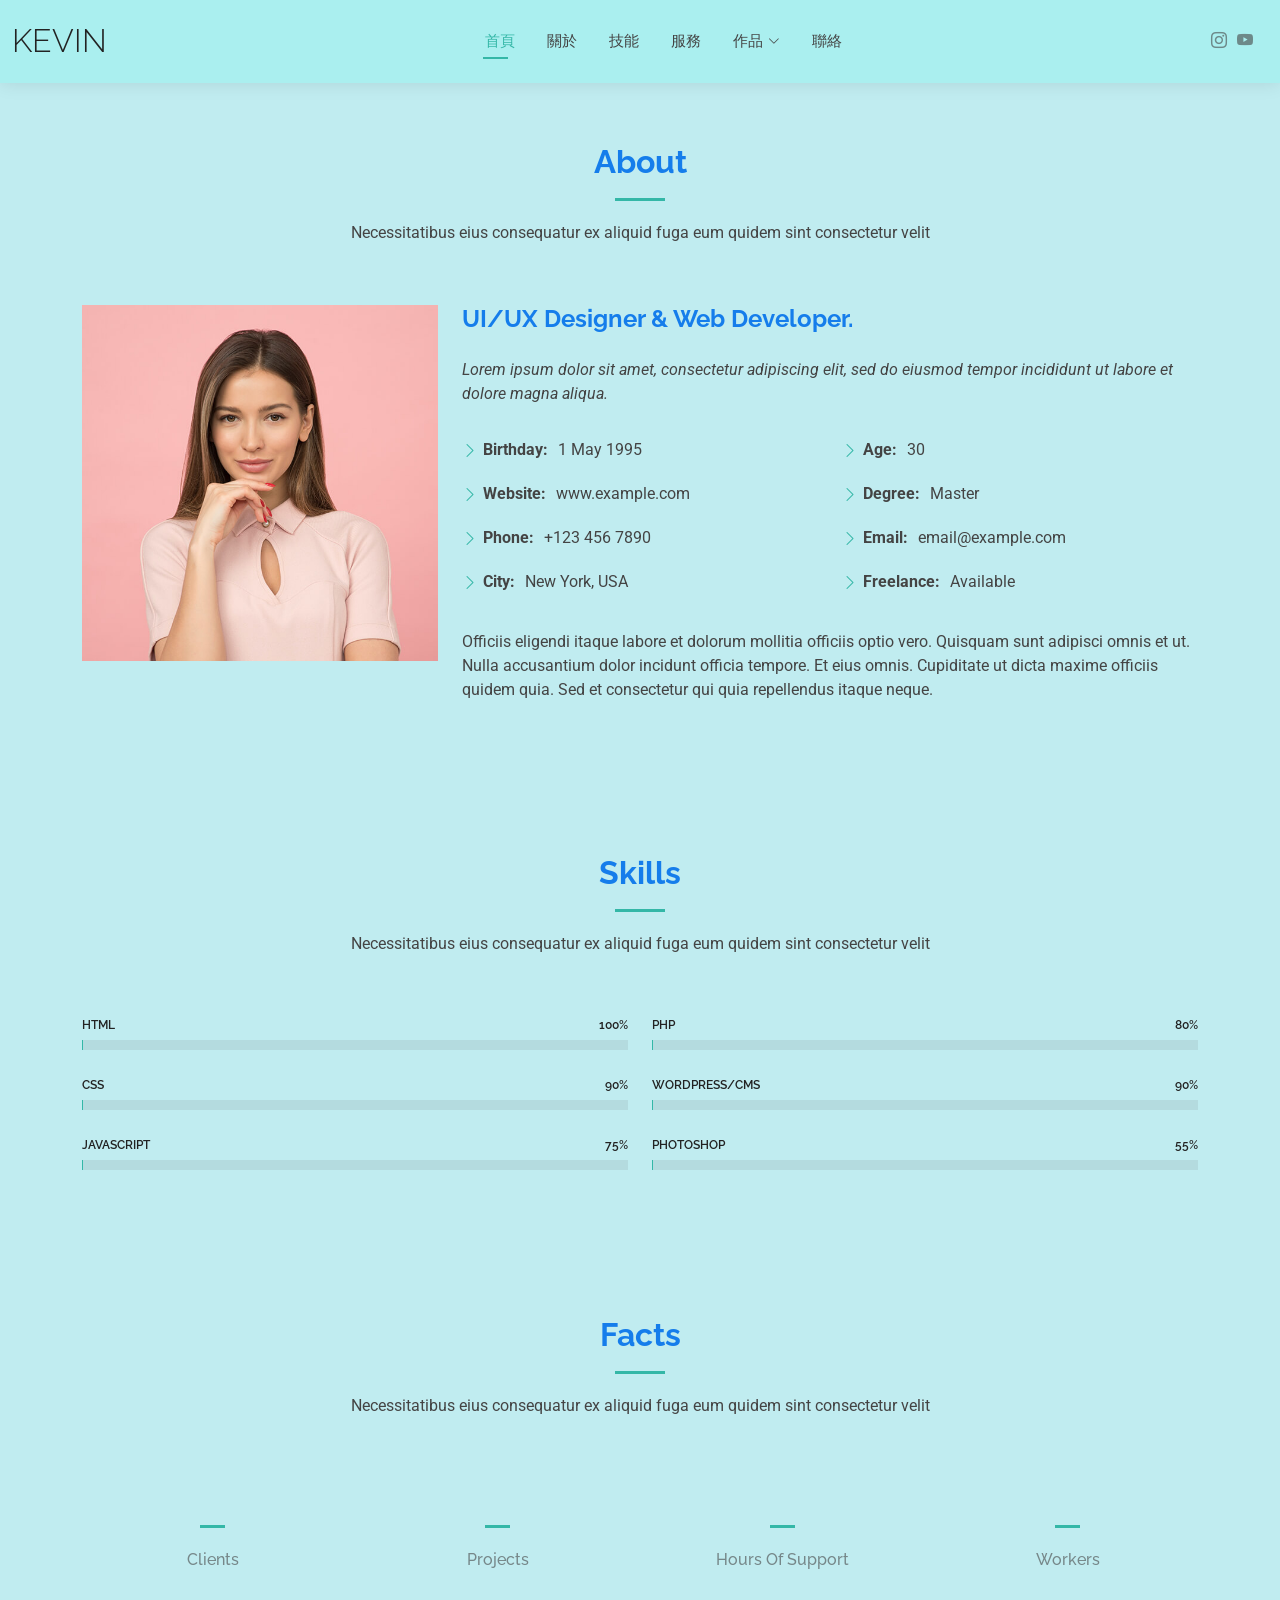
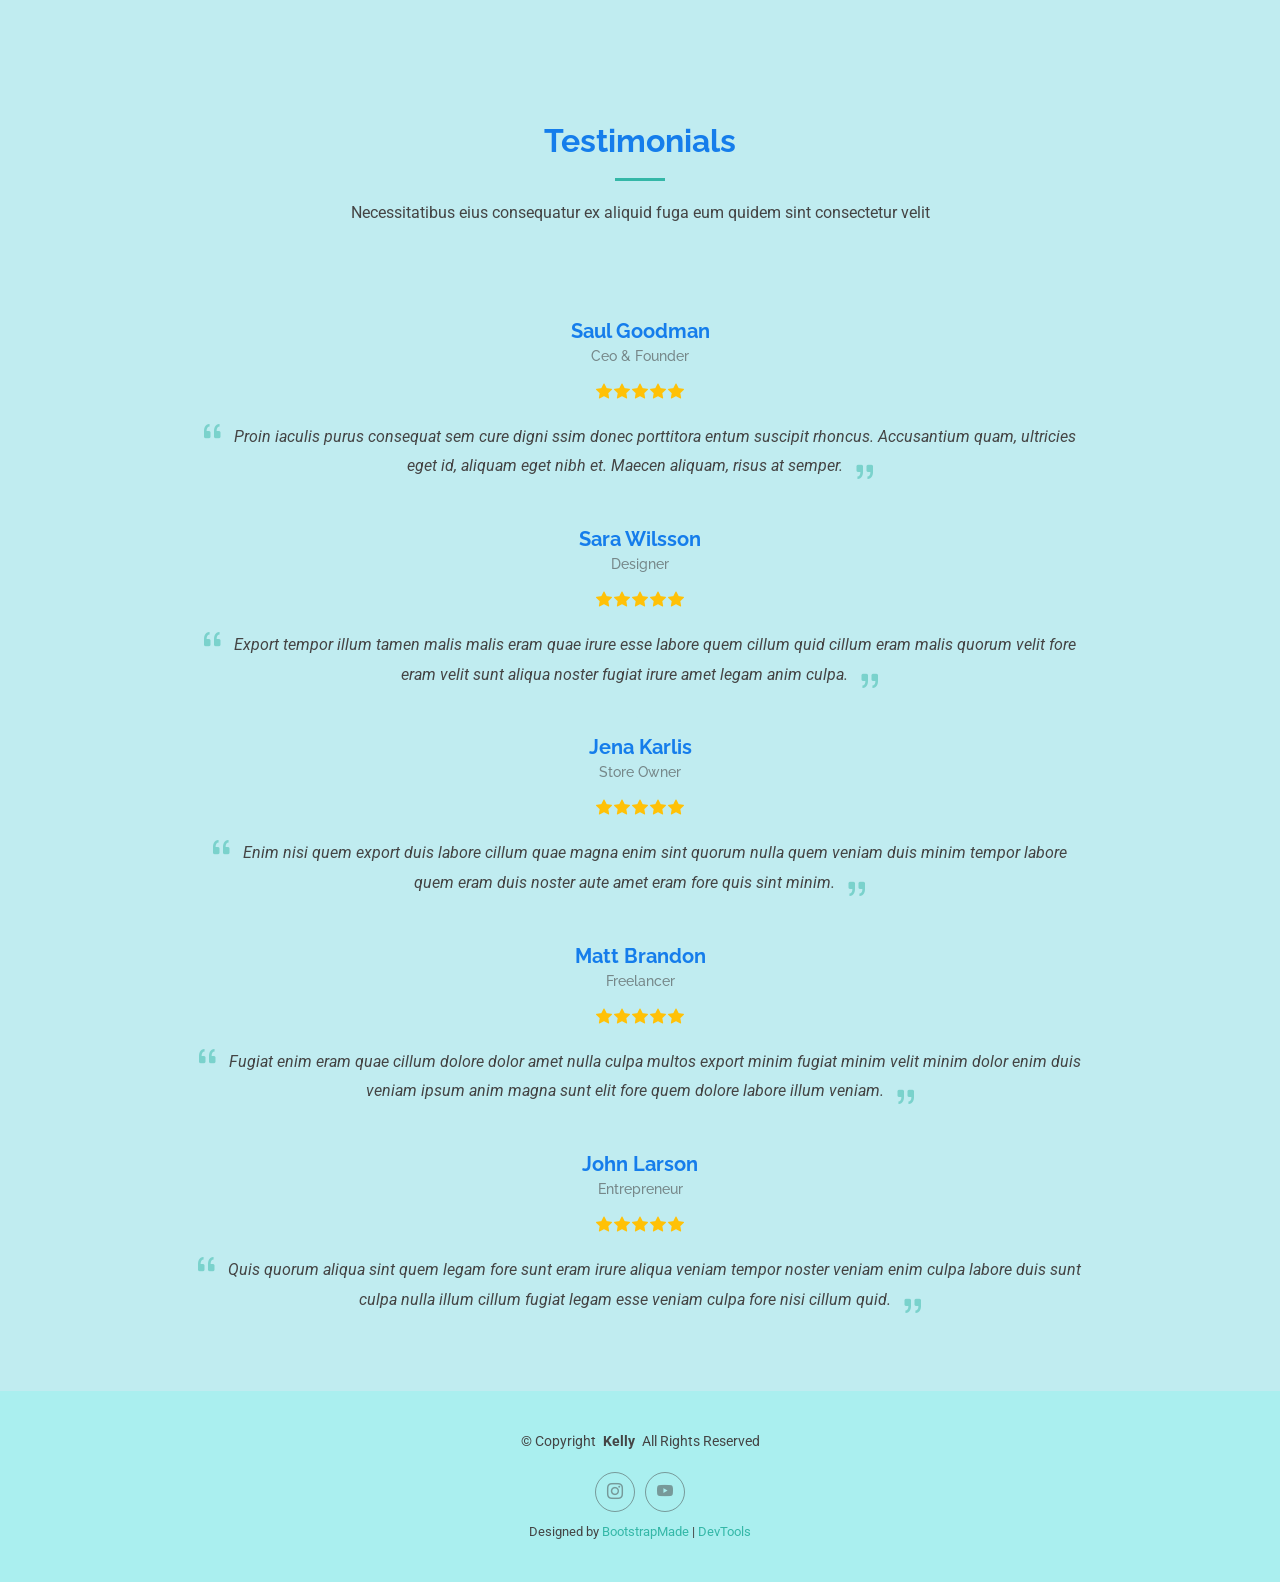
==== about.html @ a791e934 "Add files via upload" ====
<!DOCTYPE html>
<html lang="en">

<head>
  <meta charset="utf-8">
  <meta content="width=device-width, initial-scale=1.0" name="viewport">
  <title>About - Kelly Bootstrap Template</title>
  <meta name="description" content="">
  <meta name="keywords" content="">

  <!-- Favicons -->
  <link href="assets/img/favicon.png" rel="icon">
  <link href="assets/img/apple-touch-icon.png" rel="apple-touch-icon">

  <!-- Fonts -->
  <link href="https://fonts.googleapis.com" rel="preconnect">
  <link href="https://fonts.gstatic.com" rel="preconnect" crossorigin>
  <link href="https://fonts.googleapis.com/css2?family=Roboto:ital,wght@0,100;0,300;0,400;0,500;0,700;0,900;1,100;1,300;1,400;1,500;1,700;1,900&family=Poppins:ital,wght@0,100;0,200;0,300;0,400;0,500;0,600;0,700;0,800;0,900;1,100;1,200;1,300;1,400;1,500;1,600;1,700;1,800;1,900&family=Raleway:ital,wght@0,100;0,200;0,300;0,400;0,500;0,600;0,700;0,800;0,900;1,100;1,200;1,300;1,400;1,500;1,600;1,700;1,800;1,900&display=swap" rel="stylesheet">

  <!-- Vendor CSS Files -->
  <link href="assets/vendor/bootstrap/css/bootstrap.min.css" rel="stylesheet">
  <link href="assets/vendor/bootstrap-icons/bootstrap-icons.css" rel="stylesheet">
  <link href="assets/vendor/aos/aos.css" rel="stylesheet">
  <link href="assets/vendor/swiper/swiper-bundle.min.css" rel="stylesheet">
  <link href="assets/vendor/glightbox/css/glightbox.min.css" rel="stylesheet">

  <!-- Main CSS File -->
  <link href="assets/css/main.css" rel="stylesheet">

  <!-- =======================================================
  * Template Name: Kelly
  * Template URL: https://bootstrapmade.com/kelly-free-bootstrap-cv-resume-html-template/
  * Updated: Aug 07 2024 with Bootstrap v5.3.3
  * Author: BootstrapMade.com
  * License: https://bootstrapmade.com/license/
  ======================================================== -->
</head>

<body class="about-page">

 <header id="header" class="header d-flex align-items-center light-background sticky-top">
    <div class="container-fluid position-relative d-flex align-items-center justify-content-between">

      <a href="index.html" class="logo d-flex align-items-center me-auto me-xl-0">
        <!-- Uncomment the line below if you also wish to use an image logo -->
        <!-- <img src="assets/img/logo.png" alt=""> -->
        <h1 class="sitename">Kevin
        </h1>
      </a>

      <nav id="navmenu" class="navmenu">
        <ul>
          <li><a href="index.html" class="active">首頁</a></li>
          <li><a href="about.html">關於</a></li>
          <li><a href="resume.html">技能</a></li>
          <li><a href="services.html">服務</a></li>
          <li class="dropdown"><a href="#"><span>作品</span> <i class="bi bi-chevron-down toggle-dropdown"></i></a>
            <ul>
              <li><a href="#">高中</a></li>
              <li><a href="#">興趣</a></li>
              <li><a href="#">照片</a></li>
            </ul>
          </li>
          <li><a href="contact.html">聯絡</a></li>
        </ul>
        <i class="mobile-nav-toggle d-xl-none bi bi-list"></i>
      </nav>

      <div class="header-social-links">
        <a href="https://www.instagram.com/kevin_0979/" target="_blank" class="instagram"><i class="bi bi-instagram"></i></a>
        <a href="https://www.youtube.com/@Kevicube" target="_blank" class="youtube"><i class="bi bi-youtube"></i></a>
      </div>

    </div>
  </header>

  <main class="main">

    <!-- About Section -->
    <section id="about" class="about section">

      <!-- Section Title -->
      <div class="container section-title" data-aos="fade-up">
        <h2>About</h2>
        <p>Necessitatibus eius consequatur ex aliquid fuga eum quidem sint consectetur velit</p>
      </div><!-- End Section Title -->

      <div class="container" data-aos="fade-up" data-aos-delay="100">

        <div class="row gy-4 justify-content-center">
          <div class="col-lg-4">
            <img src="assets/img/profile-img.jpg" class="img-fluid" alt="">
          </div>
          <div class="col-lg-8 content">
            <h2>UI/UX Designer &amp; Web Developer.</h2>
            <p class="fst-italic py-3">
              Lorem ipsum dolor sit amet, consectetur adipiscing elit, sed do eiusmod tempor incididunt ut labore et dolore
              magna aliqua.
            </p>
            <div class="row">
              <div class="col-lg-6">
                <ul>
                  <li><i class="bi bi-chevron-right"></i> <strong>Birthday:</strong> <span>1 May 1995</span></li>
                  <li><i class="bi bi-chevron-right"></i> <strong>Website:</strong> <span>www.example.com</span></li>
                  <li><i class="bi bi-chevron-right"></i> <strong>Phone:</strong> <span>+123 456 7890</span></li>
                  <li><i class="bi bi-chevron-right"></i> <strong>City:</strong> <span>New York, USA</span></li>
                </ul>
              </div>
              <div class="col-lg-6">
                <ul>
                  <li><i class="bi bi-chevron-right"></i> <strong>Age:</strong> <span>30</span></li>
                  <li><i class="bi bi-chevron-right"></i> <strong>Degree:</strong> <span>Master</span></li>
                  <li><i class="bi bi-chevron-right"></i> <strong>Email:</strong> <span>email@example.com</span></li>
                  <li><i class="bi bi-chevron-right"></i> <strong>Freelance:</strong> <span>Available</span></li>
                </ul>
              </div>
            </div>
            <p class="py-3">
              Officiis eligendi itaque labore et dolorum mollitia officiis optio vero. Quisquam sunt adipisci omnis et ut. Nulla accusantium dolor incidunt officia tempore. Et eius omnis.
              Cupiditate ut dicta maxime officiis quidem quia. Sed et consectetur qui quia repellendus itaque neque.
            </p>
          </div>
        </div>

      </div>

    </section><!-- /About Section -->

    <!-- Skills Section -->
    <section id="skills" class="skills section">

      <!-- Section Title -->
      <div class="container section-title" data-aos="fade-up">
        <h2>Skills</h2>
        <p>Necessitatibus eius consequatur ex aliquid fuga eum quidem sint consectetur velit</p>
      </div><!-- End Section Title -->

      <div class="container" data-aos="fade-up" data-aos-delay="100">

        <div class="row skills-content skills-animation">

          <div class="col-lg-6">

            <div class="progress">
              <span class="skill"><span>HTML</span> <i class="val">100%</i></span>
              <div class="progress-bar-wrap">
                <div class="progress-bar" role="progressbar" aria-valuenow="100" aria-valuemin="0" aria-valuemax="100"></div>
              </div>
            </div><!-- End Skills Item -->

            <div class="progress">
              <span class="skill"><span>CSS</span> <i class="val">90%</i></span>
              <div class="progress-bar-wrap">
                <div class="progress-bar" role="progressbar" aria-valuenow="90" aria-valuemin="0" aria-valuemax="100"></div>
              </div>
            </div><!-- End Skills Item -->

            <div class="progress">
              <span class="skill"><span>JavaScript</span> <i class="val">75%</i></span>
              <div class="progress-bar-wrap">
                <div class="progress-bar" role="progressbar" aria-valuenow="75" aria-valuemin="0" aria-valuemax="100"></div>
              </div>
            </div><!-- End Skills Item -->

          </div>

          <div class="col-lg-6">

            <div class="progress">
              <span class="skill"><span>PHP</span> <i class="val">80%</i></span>
              <div class="progress-bar-wrap">
                <div class="progress-bar" role="progressbar" aria-valuenow="80" aria-valuemin="0" aria-valuemax="100"></div>
              </div>
            </div><!-- End Skills Item -->

            <div class="progress">
              <span class="skill"><span>WordPress/CMS</span> <i class="val">90%</i></span>
              <div class="progress-bar-wrap">
                <div class="progress-bar" role="progressbar" aria-valuenow="90" aria-valuemin="0" aria-valuemax="100"></div>
              </div>
            </div><!-- End Skills Item -->

            <div class="progress">
              <span class="skill"><span>Photoshop</span> <i class="val">55%</i></span>
              <div class="progress-bar-wrap">
                <div class="progress-bar" role="progressbar" aria-valuenow="55" aria-valuemin="0" aria-valuemax="100"></div>
              </div>
            </div><!-- End Skills Item -->

          </div>

        </div>

      </div>

    </section><!-- /Skills Section -->

    <!-- Stats Section -->
    <section id="stats" class="stats section">

      <!-- Section Title -->
      <div class="container section-title" data-aos="fade-up">
        <h2>Facts</h2>
        <p>Necessitatibus eius consequatur ex aliquid fuga eum quidem sint consectetur velit</p>
      </div><!-- End Section Title -->

      <div class="container" data-aos="fade-up" data-aos-delay="100">

        <div class="row gy-4">

          <div class="col-lg-3 col-md-6">
            <div class="stats-item text-center w-100 h-100">
              <span data-purecounter-start="0" data-purecounter-end="232" data-purecounter-duration="1" class="purecounter"></span>
              <p>Clients</p>
            </div>
          </div><!-- End Stats Item -->

          <div class="col-lg-3 col-md-6">
            <div class="stats-item text-center w-100 h-100">
              <span data-purecounter-start="0" data-purecounter-end="521" data-purecounter-duration="1" class="purecounter"></span>
              <p>Projects</p>
            </div>
          </div><!-- End Stats Item -->

          <div class="col-lg-3 col-md-6">
            <div class="stats-item text-center w-100 h-100">
              <span data-purecounter-start="0" data-purecounter-end="1453" data-purecounter-duration="1" class="purecounter"></span>
              <p>Hours Of Support</p>
            </div>
          </div><!-- End Stats Item -->

          <div class="col-lg-3 col-md-6">
            <div class="stats-item text-center w-100 h-100">
              <span data-purecounter-start="0" data-purecounter-end="32" data-purecounter-duration="1" class="purecounter"></span>
              <p>Workers</p>
            </div>
          </div><!-- End Stats Item -->

        </div>

      </div>

    </section><!-- /Stats Section -->

    <!-- Testimonials Section -->
    <section id="testimonials" class="testimonials section">

      <!-- Section Title -->
      <div class="container section-title" data-aos="fade-up">
        <h2>Testimonials</h2>
        <p>Necessitatibus eius consequatur ex aliquid fuga eum quidem sint consectetur velit</p>
      </div><!-- End Section Title -->

      <div class="container" data-aos="fade-up" data-aos-delay="100">

        <div class="swiper init-swiper">
          <script type="application/json" class="swiper-config">
            {
              "loop": true,
              "speed": 600,
              "autoplay": {
                "delay": 5000
              },
              "slidesPerView": "auto",
              "pagination": {
                "el": ".swiper-pagination",
                "type": "bullets",
                "clickable": true
              }
            }
          </script>
          <div class="swiper-wrapper">

            <div class="swiper-slide">
              <div class="testimonial-item">
                <img src="assets/img/testimonials/testimonials-1.jpg" class="testimonial-img" alt="">
                <h3>Saul Goodman</h3>
                <h4>Ceo &amp; Founder</h4>
                <div class="stars">
                  <i class="bi bi-star-fill"></i><i class="bi bi-star-fill"></i><i class="bi bi-star-fill"></i><i class="bi bi-star-fill"></i><i class="bi bi-star-fill"></i>
                </div>
                <p>
                  <i class="bi bi-quote quote-icon-left"></i>
                  <span>Proin iaculis purus consequat sem cure digni ssim donec porttitora entum suscipit rhoncus. Accusantium quam, ultricies eget id, aliquam eget nibh et. Maecen aliquam, risus at semper.</span>
                  <i class="bi bi-quote quote-icon-right"></i>
                </p>
              </div>
            </div><!-- End testimonial item -->

            <div class="swiper-slide">
              <div class="testimonial-item">
                <img src="assets/img/testimonials/testimonials-2.jpg" class="testimonial-img" alt="">
                <h3>Sara Wilsson</h3>
                <h4>Designer</h4>
                <div class="stars">
                  <i class="bi bi-star-fill"></i><i class="bi bi-star-fill"></i><i class="bi bi-star-fill"></i><i class="bi bi-star-fill"></i><i class="bi bi-star-fill"></i>
                </div>
                <p>
                  <i class="bi bi-quote quote-icon-left"></i>
                  <span>Export tempor illum tamen malis malis eram quae irure esse labore quem cillum quid cillum eram malis quorum velit fore eram velit sunt aliqua noster fugiat irure amet legam anim culpa.</span>
                  <i class="bi bi-quote quote-icon-right"></i>
                </p>
              </div>
            </div><!-- End testimonial item -->

            <div class="swiper-slide">
              <div class="testimonial-item">
                <img src="assets/img/testimonials/testimonials-3.jpg" class="testimonial-img" alt="">
                <h3>Jena Karlis</h3>
                <h4>Store Owner</h4>
                <div class="stars">
                  <i class="bi bi-star-fill"></i><i class="bi bi-star-fill"></i><i class="bi bi-star-fill"></i><i class="bi bi-star-fill"></i><i class="bi bi-star-fill"></i>
                </div>
                <p>
                  <i class="bi bi-quote quote-icon-left"></i>
                  <span>Enim nisi quem export duis labore cillum quae magna enim sint quorum nulla quem veniam duis minim tempor labore quem eram duis noster aute amet eram fore quis sint minim.</span>
                  <i class="bi bi-quote quote-icon-right"></i>
                </p>
              </div>
            </div><!-- End testimonial item -->

            <div class="swiper-slide">
              <div class="testimonial-item">
                <img src="assets/img/testimonials/testimonials-4.jpg" class="testimonial-img" alt="">
                <h3>Matt Brandon</h3>
                <h4>Freelancer</h4>
                <div class="stars">
                  <i class="bi bi-star-fill"></i><i class="bi bi-star-fill"></i><i class="bi bi-star-fill"></i><i class="bi bi-star-fill"></i><i class="bi bi-star-fill"></i>
                </div>
                <p>
                  <i class="bi bi-quote quote-icon-left"></i>
                  <span>Fugiat enim eram quae cillum dolore dolor amet nulla culpa multos export minim fugiat minim velit minim dolor enim duis veniam ipsum anim magna sunt elit fore quem dolore labore illum veniam.</span>
                  <i class="bi bi-quote quote-icon-right"></i>
                </p>
              </div>
            </div><!-- End testimonial item -->

            <div class="swiper-slide">
              <div class="testimonial-item">
                <img src="assets/img/testimonials/testimonials-5.jpg" class="testimonial-img" alt="">
                <h3>John Larson</h3>
                <h4>Entrepreneur</h4>
                <div class="stars">
                  <i class="bi bi-star-fill"></i><i class="bi bi-star-fill"></i><i class="bi bi-star-fill"></i><i class="bi bi-star-fill"></i><i class="bi bi-star-fill"></i>
                </div>
                <p>
                  <i class="bi bi-quote quote-icon-left"></i>
                  <span>Quis quorum aliqua sint quem legam fore sunt eram irure aliqua veniam tempor noster veniam enim culpa labore duis sunt culpa nulla illum cillum fugiat legam esse veniam culpa fore nisi cillum quid.</span>
                  <i class="bi bi-quote quote-icon-right"></i>
                </p>
              </div>
            </div><!-- End testimonial item -->

          </div>
          <div class="swiper-pagination"></div>
        </div>

      </div>

    </section><!-- /Testimonials Section -->

  </main>

  <footer id="footer" class="footer light-background">

    <div class="container">
      <div class="copyright text-center ">
        <p>© <span>Copyright</span> <strong class="px-1 sitename">Kelly</strong> <span>All Rights Reserved<br></span></p>
      </div>
      <div class="social-links d-flex justify-content-center">
        <a href="https://www.instagram.com/kevin_0979/" target="_blank"><i class="bi bi-instagram"></i></a>
        <a href="https://www.youtube.com/@Kevicube" target="_blank"><i class="bi bi-youtube"></i></a>
      </div>
      <div class="credits">
        <!-- All the links in the footer should remain intact. -->
        <!-- You can delete the links only if you've purchased the pro version. -->
        <!-- Licensing information: https://bootstrapmade.com/license/ -->
        <!-- Purchase the pro version with working PHP/AJAX contact form: [buy-url] -->
        Designed by <a href="https://bootstrapmade.com/">BootstrapMade</a> | <a href="https://bootstrapmade.com/tools/">DevTools</a>
      </div>
    </div>

  </footer>

  <!-- Scroll Top -->
  <a href="#" id="scroll-top" class="scroll-top d-flex align-items-center justify-content-center"><i class="bi bi-arrow-up-short"></i></a>

  <!-- Preloader -->
  <div id="preloader"></div>

  <!-- Vendor JS Files -->
  <script src="assets/vendor/bootstrap/js/bootstrap.bundle.min.js"></script>
  <script src="assets/vendor/php-email-form/validate.js"></script>
  <script src="assets/vendor/aos/aos.js"></script>
  <script src="assets/vendor/waypoints/noframework.waypoints.js"></script>
  <script src="assets/vendor/purecounter/purecounter_vanilla.js"></script>
  <script src="assets/vendor/swiper/swiper-bundle.min.js"></script>
  <script src="assets/vendor/glightbox/js/glightbox.min.js"></script>
  <script src="assets/vendor/imagesloaded/imagesloaded.pkgd.min.js"></script>
  <script src="assets/vendor/isotope-layout/isotope.pkgd.min.js"></script>

  <!-- Main JS File -->
  <script src="assets/js/main.js"></script>

</body>

</html>
---- assets/css/main.css ----
/**
* Template Name: Kelly
* Template URL: https://bootstrapmade.com/kelly-free-bootstrap-cv-resume-html-template/
* Updated: Aug 07 2024 with Bootstrap v5.3.3
* Author: BootstrapMade.com
* License: https://bootstrapmade.com/license/
*/

/*--------------------------------------------------------------
# Font & Color Variables
# Help: https://bootstrapmade.com/color-system/
--------------------------------------------------------------*/
/* Fonts */
:root {
  --default-font: "Roboto",  system-ui, -apple-system, "Segoe UI", Roboto, "Helvetica Neue", Arial, "Noto Sans", "Liberation Sans", sans-serif, "Apple Color Emoji", "Segoe UI Emoji", "Segoe UI Symbol", "Noto Color Emoji";
  --heading-font: "Raleway",  sans-serif;
  --nav-font: "Poppins",  sans-serif;
}

/* Global Colors - The following color variables are used throughout the website. Updating them here will change the color scheme of the entire website */
:root { 
  --background-color: #c0ecf0; /* Background color for the entire website, including individual sections */
  --default-color: #444444; /* Default color used for the majority of the text content across the entire website */
  --heading-color: #222222; /* Color for headings, subheadings and title throughout the website */
  --accent-color: #34b7a7; /* Accent color that represents your brand on the website. It's used for buttons, links, and other elements that need to stand out */
  --surface-color: #c0ecf0; /* The surface color is used as a background of boxed elements within sections, such as cards, icon boxes, or other elements that require a visual separation from the global background. */
  --contrast-color: #c0ecf0; /* Contrast color for text, ensuring readability against backgrounds of accent, heading, or default colors. */
}

/* Nav Menu Colors - The following color variables are used specifically for the navigation menu. They are separate from the global colors to allow for more customization options */
:root {
  --nav-color: #444444;  /* The default color of the main navmenu links */
  --nav-hover-color: #34b7a7; /* Applied to main navmenu links when they are hovered over or active */
  --nav-mobile-background-color: #c0ecf0; /* Used as the background color for mobile navigation menu */
  --nav-dropdown-background-color: #c0ecf0; /* Used as the background color for dropdown items that appear when hovering over primary navigation items */
  --nav-dropdown-color: #444444; /* Used for navigation links of the dropdown items in the navigation menu. */
  --nav-dropdown-hover-color: #34b7a7; /* Similar to --nav-hover-color, this color is applied to dropdown navigation links when they are hovered over. */
}

/* Color Presets - These classes override global colors when applied to any section or element, providing reuse of the sam color scheme. */

.light-background {
  --background-color: #aaefef;
  --surface-color: #c0ecf0;
}

.dark-background {
  --background-color: #060606;
  --default-color: #c0ecf0;
  --heading-color: #c0ecf0;
  --surface-color: #252525;
  --contrast-color: #c0ecf0;
}

/* Smooth scroll */
:root {
  scroll-behavior: smooth;
}

/*--------------------------------------------------------------
# General Styling & Shared Classes
--------------------------------------------------------------*/
body {
  color: var(--default-color);
  background-color: var(--background-color);
  font-family: var(--default-font);
}

a {
  color: var(--accent-color);
  text-decoration: none;
  transition: 0.3s;
}

a:hover {
  color: color-mix(in srgb, var(--accent-color), transparent 25%);
  text-decoration: none;
}

h1,
h2,
h3,
h4,
h5,
h6 {
  color: #157deb ;
    font-family: var(--heading-font);
}

/* PHP Email Form Messages
------------------------------*/
.php-email-form .error-message {
  display: none;
  background: #df1529;
  color: #c0ecf0;
  text-align: left;
  padding: 15px;
  margin-bottom: 24px;
  font-weight: 600;
}

.php-email-form .sent-message {
  display: none;
  color: #c0ecf0;
  background: #059652;
  text-align: center;
  padding: 15px;
  margin-bottom: 24px;
  font-weight: 600;
}

.php-email-form .loading {
  display: none;
  background: var(--surface-color);
  text-align: center;
  padding: 15px;
  margin-bottom: 24px;
}

.php-email-form .loading:before {
  content: "";
  display: inline-block;
  border-radius: 50%;
  width: 24px;
  height: 24px;
  margin: 0 10px -6px 0;
  border: 3px solid var(--accent-color);
  border-top-color: var(--surface-color);
  animation: php-email-form-loading 1s linear infinite;
}

@keyframes php-email-form-loading {
  0% {
    transform: rotate(0deg);
  }

  100% {
    transform: rotate(360deg);
  }
}

/*--------------------------------------------------------------
# Global Header
--------------------------------------------------------------*/
.header {
  color: var(--default-color);
  background-color: var(--background-color);
  padding: 15px 0;
  transition: all 0.5s;
  z-index: 997;
  box-shadow: 0px 0 18px rgba(0, 0, 0, 0.1);
}

.header .logo {
  line-height: 1;
}

.header .logo img {
  max-height: 36px;
  margin-right: 8px;
}

.header .logo h1 {
  font-size: 32px;
  margin: 0;
  font-weight: 300;
  text-transform: uppercase;
  color: var(--heading-color);
}

.header .header-social-links {
  padding-right: 15px;
}

.header .header-social-links a {
  color: color-mix(in srgb, var(--default-color), transparent 40%);
  padding-left: 6px;
  display: inline-block;
  transition: 0.3s;
  font-size: 16px;
}

.header .header-social-links a:hover {
  color: var(--accent-color);
}

.header .header-social-links a i {
  line-height: 0px;
}

@media (max-width: 1200px) {
  .header .logo {
    order: 1;
  }

  .header .header-social-links {
    order: 2;
  }

  .header .navmenu {
    order: 3;
  }
}

/*--------------------------------------------------------------
# Navigation Menu
--------------------------------------------------------------*/
/* Desktop Navigation */
@media (min-width: 1200px) {
  .navmenu {
    padding: 0;
  }

  .navmenu ul {
    margin: 0;
    padding: 0;
    display: flex;
    list-style: none;
    align-items: center;
  }

  .navmenu li {
    position: relative;
  }

  .navmenu>ul>li {
    white-space: nowrap;
    padding: 15px 14px;
  }

  .navmenu>ul>li:last-child {
    padding-right: 0;
  }

  .navmenu a,
  .navmenu a:focus {
    color: var(--nav-color);
    font-size: 15px;
    padding: 0 2px;
    font-family: var(--nav-font);
    font-weight: 400;
    display: flex;
    align-items: center;
    justify-content: space-between;
    white-space: nowrap;
    transition: 0.3s;
    position: relative;
  }

  .navmenu a i,
  .navmenu a:focus i {
    font-size: 12px;
    line-height: 0;
    margin-left: 5px;
    transition: 0.3s;
  }

  .navmenu>ul>li>a:before {
    content: "";
    position: absolute;
    height: 2px;
    bottom: -6px;
    left: 0;
    background-color: var(--nav-hover-color);
    visibility: hidden;
    width: 0px;
    transition: all 0.3s ease-in-out 0s;
  }

  .navmenu a:hover:before,
  .navmenu li:hover>a:before,
  .navmenu .active:before {
    visibility: visible;
    width: 25px;
  }

  .navmenu li:hover>a,
  .navmenu .active,
  .navmenu .active:focus {
    color: var(--nav-hover-color);
  }

  .navmenu .dropdown ul {
    margin: 0;
    padding: 10px 0;
    background: var(--nav-dropdown-background-color);
    display: block;
    position: absolute;
    visibility: hidden;
    left: 14px;
    top: 130%;
    opacity: 0;
    transition: 0.3s;
    border-radius: 4px;
    z-index: 99;
    box-shadow: 0px 0px 30px rgba(0, 0, 0, 0.1);
  }

  .navmenu .dropdown ul li {
    min-width: 200px;
  }

  .navmenu .dropdown ul a {
    padding: 10px 20px;
    font-size: 15px;
    text-transform: none;
    color: var(--nav-dropdown-color);
  }

  .navmenu .dropdown ul a i {
    font-size: 12px;
  }

  .navmenu .dropdown ul a:hover,
  .navmenu .dropdown ul .active:hover,
  .navmenu .dropdown ul li:hover>a {
    color: var(--nav-dropdown-hover-color);
  }

  .navmenu .dropdown:hover>ul {
    opacity: 1;
    top: 100%;
    visibility: visible;
  }

  .navmenu .dropdown .dropdown ul {
    top: 0;
    left: -90%;
    visibility: hidden;
  }

  .navmenu .dropdown .dropdown:hover>ul {
    opacity: 1;
    top: 0;
    left: -100%;
    visibility: visible;
  }
}

/* Mobile Navigation */
@media (max-width: 1199px) {
  .mobile-nav-toggle {
    color: var(--nav-color);
    font-size: 28px;
    line-height: 0;
    margin-right: 10px;
    cursor: pointer;
    transition: color 0.3s;
  }

  .navmenu {
    padding: 0;
    z-index: 9997;
  }

  .navmenu ul {
    display: none;
    list-style: none;
    position: absolute;
    inset: 60px 20px 20px 20px;
    padding: 10px 0;
    margin: 0;
    border-radius: 6px;
    background-color: var(--nav-mobile-background-color);
    border: 1px solid color-mix(in srgb, var(--default-color), transparent 90%);
    box-shadow: none;
    overflow-y: auto;
    transition: 0.3s;
    z-index: 9998;
  }

  .navmenu a,
  .navmenu a:focus {
    color: var(--nav-dropdown-color);
    padding: 10px 20px;
    font-family: var(--nav-font);
    font-size: 17px;
    font-weight: 500;
    display: flex;
    align-items: center;
    justify-content: space-between;
    white-space: nowrap;
    transition: 0.3s;
  }

  .navmenu a i,
  .navmenu a:focus i {
    font-size: 12px;
    line-height: 0;
    margin-left: 5px;
    width: 30px;
    height: 30px;
    display: flex;
    align-items: center;
    justify-content: center;
    border-radius: 50%;
    transition: 0.3s;
    background-color: color-mix(in srgb, var(--accent-color), transparent 90%);
  }

  .navmenu a i:hover,
  .navmenu a:focus i:hover {
    background-color: var(--accent-color);
    color: var(--contrast-color);
  }

  .navmenu a:hover,
  .navmenu .active,
  .navmenu .active:focus {
    color: var(--nav-dropdown-hover-color);
  }

  .navmenu .active i,
  .navmenu .active:focus i {
    background-color: var(--accent-color);
    color: var(--contrast-color);
    transform: rotate(180deg);
  }

  .navmenu .dropdown ul {
    position: static;
    display: none;
    z-index: 99;
    padding: 10px 0;
    margin: 10px 20px;
    background-color: var(--nav-dropdown-background-color);
    transition: all 0.5s ease-in-out;
  }

  .navmenu .dropdown ul ul {
    background-color: rgba(33, 37, 41, 0.1);
  }

  .navmenu .dropdown>.dropdown-active {
    display: block;
    background-color: rgba(33, 37, 41, 0.03);
  }

  .mobile-nav-active {
    overflow: hidden;
  }

  .mobile-nav-active .mobile-nav-toggle {
    color: #fff;
    position: absolute;
    font-size: 32px;
    top: 15px;
    right: 15px;
    margin-right: 0;
    z-index: 9999;
  }

  .mobile-nav-active .navmenu {
    position: fixed;
    overflow: hidden;
    inset: 0;
    background: rgba(33, 37, 41, 0.8);
    transition: 0.3s;
  }

  .mobile-nav-active .navmenu>ul {
    display: block;
  }
}

/*--------------------------------------------------------------
# Global Footer
--------------------------------------------------------------*/
.footer {
  color: var(--default-color);
  background-color: var(--background-color);
  font-size: 14px;
  padding: 40px 0;
  position: relative;
}

.footer .copyright p {
  margin-bottom: 0;
}

.footer .social-links {
  margin-top: 20px;
}

.footer .social-links a {
  display: flex;
  align-items: center;
  justify-content: center;
  width: 40px;
  height: 40px;
  border-radius: 50%;
  border: 1px solid color-mix(in srgb, var(--default-color), transparent 50%);
  font-size: 16px;
  color: color-mix(in srgb, var(--default-color), transparent 50%);
  margin: 0 5px;
  transition: 0.3s;
}

.footer .social-links a:hover {
  color: var(--accent-color);
  border-color: var(--accent-color);
}

.footer .credits {
  margin-top: 10px;
  font-size: 13px;
  text-align: center;
}

/*--------------------------------------------------------------
# Preloader
--------------------------------------------------------------*/
#preloader {
  position: fixed;
  inset: 0;
  z-index: 9999;
  overflow: hidden;
  background-color: var(--background-color);
  transition: all 0.6s ease-out;
  width: 100%;
  height: 100vh;
}

#preloader:before,
#preloader:after {
  content: "";
  position: absolute;
  border: 4px solid var(--accent-color);
  border-radius: 50%;
  animation: animate-preloader 2s cubic-bezier(0, 0.2, 0.8, 1) infinite;
}

#preloader:after {
  animation-delay: -0.5s;
}

@keyframes animate-preloader {
  0% {
    width: 10px;
    height: 10px;
    top: calc(50% - 5px);
    left: calc(50% - 5px);
    opacity: 1;
  }

  100% {
    width: 72px;
    height: 72px;
    top: calc(50% - 36px);
    left: calc(50% - 36px);
    opacity: 0;
  }
}

/*--------------------------------------------------------------
# Scroll Top Button
--------------------------------------------------------------*/
.scroll-top {
  position: fixed;
  visibility: hidden;
  opacity: 0;
  right: 15px;
  bottom: -15px;
  z-index: 99999;
  background-color: var(--accent-color);
  width: 44px;
  height: 44px;
  border-radius: 50px;
  transition: all 0.4s;
}

.scroll-top i {
  font-size: 24px;
  color: var(--contrast-color);
  line-height: 0;
}

.scroll-top:hover {
  background-color: color-mix(in srgb, var(--accent-color), transparent 20%);
  color: var(--contrast-color);
}

.scroll-top.active {
  visibility: visible;
  opacity: 1;
  bottom: 15px;
}

/*--------------------------------------------------------------
# Disable aos animation delay on mobile devices
--------------------------------------------------------------*/
@media screen and (max-width: 768px) {
  [data-aos-delay] {
    transition-delay: 0 !important;
  }
}

/*--------------------------------------------------------------
# Global Page Titles & Breadcrumbs
--------------------------------------------------------------*/
.page-title {
  color: var(--default-color);
  background-color: var(--background-color);
  padding: 25px 0;
  position: relative;
  border-bottom: 1px solid color-mix(in srgb, var(--default-color), transparent 85%);
}

.page-title h1 {
  font-size: 24px;
  font-weight: 400;
}

.page-title .breadcrumbs ol {
  display: flex;
  flex-wrap: wrap;
  list-style: none;
  padding: 0;
  margin: 0;
  font-size: 14px;
  font-weight: 400;
}

.page-title .breadcrumbs ol li+li {
  padding-left: 10px;
}

.page-title .breadcrumbs ol li+li::before {
  content: "/";
  display: inline-block;
  padding-right: 10px;
  color: color-mix(in srgb, var(--default-color), transparent 70%);
}

/*--------------------------------------------------------------
# Global Sections
--------------------------------------------------------------*/
section,
.section {
  color: var(--default-color);
  background-color: var(--background-color);
  padding: 60px 0;
  scroll-margin-top: 100px;
  overflow: clip;
}

@media (max-width: 1199px) {

  section,
  .section {
    scroll-margin-top: 66px;
  }
}

/*--------------------------------------------------------------
# Global Section Titles
--------------------------------------------------------------*/
.section-title {
  text-align: center;
  padding-bottom: 60px;
  position: relative;
}

.section-title h2 {
  font-size: 32px;
  font-weight: 700;
  margin-bottom: 20px;
  padding-bottom: 20px;
  position: relative;
}

.section-title h2:after {
  content: "";
  position: absolute;
  display: block;
  width: 50px;
  height: 3px;
  background: var(--accent-color);
  left: 0;
  right: 0;
  bottom: 0;
  margin: auto;
}

.section-title p {
  margin-bottom: 0;
}

/*--------------------------------------------------------------
# Hero Section
--------------------------------------------------------------*/
.hero {
  width: 100%;
  min-height: calc(100vh - 82px);
  position: relative;
  padding: 80px 0;
  display: flex;
  align-items: center;
  justify-content: center;
}

@media (max-width: 1200px) {
  .hero {
    min-height: calc(100vh - 68px);
  }
}

.hero img {
  position: absolute;
  inset: 0;
  display: block;
  width: 100%;
  height: 100%;
  object-fit: cover;
  z-index: 1;
}

.hero .container {
  position: relative;
  z-index: 3;
}

.hero h2 {
  margin: 0;
  font-size: 48px;
  font-weight: 700;
}

.hero p {
  margin: 10px 0 0 0;
  font-size: 32px;
  color:#ffc107;
}

.hero .btn-get-started {
  color: var(--contrast-color);
  background: var(--accent-color);
  font-family: var(--heading-font);
  text-transform: uppercase;
  font-weight: 600;
  font-size: 12px;
  letter-spacing: 1px;
  display: inline-block;
  padding: 12px 40px;
  border-radius: 50px;
  transition: 0.5s;
  margin-top: 30px;
}

.hero .btn-get-started:hover {
  background: color-mix(in srgb, var(--accent-color) 90%, white 20%);
}

@media (max-width: 768px) {
  .hero h2 {
    font-size: 32px;
  }

  .hero p {
    font-size: 18px;
  }
}

/*--------------------------------------------------------------
# About Section
--------------------------------------------------------------*/
.about .content h2 {
  font-weight: 700;
  font-size: 24px;
}

.about .content ul {
  list-style: none;
  padding: 0;
}

.about .content ul li {
  margin-bottom: 20px;
  display: flex;
  align-items: center;
}

.about .content ul strong {
  margin-right: 10px;
}

.about .content ul i {
  font-size: 16px;
  margin-right: 5px;
  color: var(--accent-color);
  line-height: 0;
}

/*--------------------------------------------------------------
# Skills Section
--------------------------------------------------------------*/
.skills .progress {
  height: 60px;
  display: block;
  background: none;
  border-radius: 0;
}

.skills .progress .skill {
  color: var(--heading-color);
  padding: 0;
  margin: 0 0 6px 0;
  text-transform: uppercase;
  display: block;
  font-weight: 600;
  font-family: var(--heading-font);
}

.skills .progress .skill .val {
  float: right;
  font-style: normal;
}

.skills .progress-bar-wrap {
  background: color-mix(in srgb, var(--default-color), transparent 90%);
  height: 10px;
}

.skills .progress-bar {
  width: 1px;
  height: 10px;
  transition: 0.9s;
  background-color: var(--accent-color);
}

/*--------------------------------------------------------------
# Stats Section
--------------------------------------------------------------*/
.stats .stats-item {
  padding: 30px;
  width: 100%;
}

.stats .stats-item span {
  color: var(--heading-color);
  font-size: 48px;
  display: block;
  font-weight: 700;
  margin-bottom: 20px;
  padding-bottom: 20px;
  position: relative;
}

.stats .stats-item span:after {
  content: "";
  position: absolute;
  display: block;
  width: 25px;
  height: 3px;
  background: var(--accent-color);
  left: 0;
  right: 0;
  bottom: 0;
  margin: auto;
}

.stats .stats-item p {
  color: color-mix(in srgb, var(--default-color), transparent 40%);
  padding: 0;
  margin: 0;
  font-family: var(--heading-font);
  font-weight: 500;
}

/*--------------------------------------------------------------
# Testimonials Section
--------------------------------------------------------------*/
.testimonials .section-header {
  margin-bottom: 40px;
}

.testimonials .testimonials-carousel,
.testimonials .testimonials-slider {
  overflow: hidden;
}

.testimonials .testimonial-item {
  text-align: center;
}

.testimonials .testimonial-item .testimonial-img {
  width: 120px;
  border-radius: 50%;
  border: 4px solid var(--background-color);
  margin: 0 auto;
}

.testimonials .testimonial-item h3 {
  font-size: 20px;
  font-weight: bold;
  margin: 10px 0 5px 0;
}

.testimonials .testimonial-item h4 {
  font-size: 14px;
  color: color-mix(in srgb, var(--default-color), transparent 40%);
  margin: 0 0 15px 0;
}

.testimonials .testimonial-item .stars {
  margin-bottom: 15px;
}

.testimonials .testimonial-item .stars i {
  color: #ffc107;
  margin: 0 1px;
}

.testimonials .testimonial-item .quote-icon-left,
.testimonials .testimonial-item .quote-icon-right {
  color: color-mix(in srgb, var(--accent-color), transparent 50%);
  font-size: 26px;
  line-height: 0;
}

.testimonials .testimonial-item .quote-icon-left {
  display: inline-block;
  left: -5px;
  position: relative;
}

.testimonials .testimonial-item .quote-icon-right {
  display: inline-block;
  right: -5px;
  position: relative;
  top: 10px;
  transform: scale(-1, -1);
}

.testimonials .testimonial-item p {
  font-style: italic;
  margin: 0 auto 15px auto;
}

.testimonials .swiper-wrapper {
  height: auto;
}

.testimonials .swiper-pagination {
  margin-top: 20px;
  position: relative;
}

.testimonials .swiper-pagination .swiper-pagination-bullet {
  width: 12px;
  height: 12px;
  opacity: 1;
  background-color: color-mix(in srgb, var(--default-color), transparent 85%);
}

.testimonials .swiper-pagination .swiper-pagination-bullet-active {
  background-color: var(--accent-color);
}

@media (min-width: 992px) {
  .testimonials .testimonial-item p {
    width: 80%;
  }
}

/*--------------------------------------------------------------
# Resume Section
--------------------------------------------------------------*/
.resume .resume-title {
  color: var(--heading-color);
  font-size: 26px;
  font-weight: 700;
  margin-top: 20px;
  margin-bottom: 20px;
}

.resume .resume-item {
  padding: 0 0 20px 20px;
  margin-top: -2px;
  border-left: 2px solid var(--accent-color);
  position: relative;
}

.resume .resume-item h4 {
  line-height: 18px;
  font-size: 18px;
  font-weight: 600;
  text-transform: uppercase;
  color: color-mix(in srgb, var(--default-color), transparent 20%);
  margin-bottom: 10px;
}

.resume .resume-item h5 {
  font-size: 16px;
  padding: 5px 15px;
  display: inline-block;
  font-weight: 600;
  margin-bottom: 10px;
}

.resume .resume-item ul {
  padding-left: 20px;
}

.resume .resume-item ul li {
  padding-bottom: 10px;
}

.resume .resume-item:last-child {
  padding-bottom: 0;
}

.resume .resume-item::before {
  content: "";
  position: absolute;
  width: 16px;
  height: 16px;
  border-radius: 50px;
  left: -9px;
  top: 0;
  background: var(--background-color);
  border: 2px solid var(--accent-color);
}

/*--------------------------------------------------------------
# Services Section
--------------------------------------------------------------*/
.services .service-item {
  background-color: var(--surface-color);
  box-shadow: 0px 5px 90px 0px rgba(0, 0, 0, 0.1);
  height: 100%;
  padding: 60px 30px;
  text-align: center;
  transition: 0.3s;
  border-radius: 5px;
}

.services .service-item .icon {
  margin: 0 auto;
  width: 100px;
  height: 100px;
  display: flex;
  align-items: center;
  justify-content: center;
  transition: ease-in-out 0.3s;
  position: relative;
}

.services .service-item .icon i {
  font-size: 36px;
  transition: 0.5s;
  position: relative;
}

.services .service-item .icon svg {
  position: absolute;
  top: 0;
  left: 0;
}

.services .service-item .icon svg path {
  transition: 0.5s;
  fill: color-mix(in srgb, var(--default-color), transparent 95%);
}

.services .service-item h3 {
  font-weight: 700;
  margin: 10px 0 15px 0;
  font-size: 22px;
}

.services .service-item p {
  line-height: 24px;
  font-size: 14px;
  margin-bottom: 0;
}

.services .service-item:hover {
  box-shadow: 0px 5px 35px 0px rgba(0, 0, 0, 0.1);
}

.services .service-item.item-cyan i {
  color: #0dcaf0;
}

.services .service-item.item-cyan:hover .icon i {
  color: #fff;
}

.services .service-item.item-cyan:hover .icon path {
  fill: #0dcaf0;
}

.services .service-item.item-orange i {
  color: #fd7e14;
}

.services .service-item.item-orange:hover .icon i {
  color: #fff;
}

.services .service-item.item-orange:hover .icon path {
  fill: #fd7e14;
}

.services .service-item.item-teal i {
  color: #20c997;
}

.services .service-item.item-teal:hover .icon i {
  color: #fff;
}

.services .service-item.item-teal:hover .icon path {
  fill: #20c997;
}

.services .service-item.item-red i {
  color: #df1529;
}

.services .service-item.item-red:hover .icon i {
  color: #fff;
}

.services .service-item.item-red:hover .icon path {
  fill: #df1529;
}

.services .service-item.item-indigo i {
  color: #6610f2;
}

.services .service-item.item-indigo:hover .icon i {
  color: #fff;
}

.services .service-item.item-indigo:hover .icon path {
  fill: #6610f2;
}

.services .service-item.item-pink i {
  color: #f3268c;
}

.services .service-item.item-pink:hover .icon i {
  color: #fff;
}

.services .service-item.item-pink:hover .icon path {
  fill: #f3268c;
}

/*--------------------------------------------------------------
# Portfolio Section
--------------------------------------------------------------*/
.portfolio .portfolio-filters {
  padding: 0;
  margin: 0 auto 20px auto;
  list-style: none;
  text-align: center;
}

.portfolio .portfolio-filters li {
  cursor: pointer;
  display: inline-block;
  padding: 8px 20px 10px 20px;
  margin: 0;
  font-size: 15px;
  font-weight: 500;
  line-height: 1;
  margin-bottom: 5px;
  border-radius: 50px;
  transition: all 0.3s ease-in-out;
  font-family: var(--heading-font);
}

.portfolio .portfolio-filters li:hover,
.portfolio .portfolio-filters li.filter-active {
  color: var(--contrast-color);
  background-color: var(--accent-color);
}

.portfolio .portfolio-filters li:first-child {
  margin-left: 0;
}

.portfolio .portfolio-filters li:last-child {
  margin-right: 0;
}

@media (max-width: 575px) {
  .portfolio .portfolio-filters li {
    font-size: 14px;
    margin: 0 0 10px 0;
  }
}

.portfolio .portfolio-item {
  position: relative;
  overflow: hidden;
}

.portfolio .portfolio-item .portfolio-info {
  opacity: 0;
  position: absolute;
  left: 12px;
  right: 12px;
  bottom: -100%;
  z-index: 3;
  transition: all ease-in-out 0.5s;
  background: color-mix(in srgb, var(--surface-color), transparent 10%);
  padding: 15px;
}

.portfolio .portfolio-item .portfolio-info h4 {
  font-size: 18px;
  font-weight: 600;
  padding-right: 50px;
}

.portfolio .portfolio-item .portfolio-info p {
  color: color-mix(in srgb, var(--default-color), transparent 30%);
  font-size: 14px;
  margin-bottom: 0;
  padding-right: 50px;
}

.portfolio .portfolio-item .portfolio-info .preview-link,
.portfolio .portfolio-item .portfolio-info .details-link {
  position: absolute;
  right: 50px;
  font-size: 24px;
  top: calc(50% - 14px);
  color: color-mix(in srgb, var(--default-color), transparent 30%);
  transition: 0.3s;
  line-height: 0;
}

.portfolio .portfolio-item .portfolio-info .preview-link:hover,
.portfolio .portfolio-item .portfolio-info .details-link:hover {
  color: var(--accent-color);
}

.portfolio .portfolio-item .portfolio-info .details-link {
  right: 14px;
  font-size: 28px;
}

.portfolio .portfolio-item:hover .portfolio-info {
  opacity: 1;
  bottom: 0;
}

/*--------------------------------------------------------------
# Portfolio Details Section
--------------------------------------------------------------*/
.portfolio-details .portfolio-details-slider img {
  width: 100%;
}

.portfolio-details .portfolio-details-slider .swiper-pagination {
  margin-top: 20px;
  position: relative;
}

.portfolio-details .portfolio-details-slider .swiper-pagination .swiper-pagination-bullet {
  width: 12px;
  height: 12px;
  background-color: color-mix(in srgb, var(--default-color), transparent 85%);
  opacity: 1;
}

.portfolio-details .portfolio-details-slider .swiper-pagination .swiper-pagination-bullet-active {
  background-color: var(--accent-color);
}

.portfolio-details .portfolio-info {
  background-color: var(--surface-color);
  padding: 30px;
  box-shadow: 0px 0 30px rgba(0, 0, 0, 0.1);
}

.portfolio-details .portfolio-info h3 {
  font-size: 22px;
  font-weight: 700;
  margin-bottom: 20px;
  padding-bottom: 20px;
  border-bottom: 1px solid color-mix(in srgb, var(--default-color), transparent 85%);
}

.portfolio-details .portfolio-info ul {
  list-style: none;
  padding: 0;
  font-size: 15px;
}

.portfolio-details .portfolio-info ul li+li {
  margin-top: 10px;
}

.portfolio-details .portfolio-description {
  padding-top: 30px;
}

.portfolio-details .portfolio-description h2 {
  font-size: 26px;
  font-weight: 700;
  margin-bottom: 20px;
}

.portfolio-details .portfolio-description p {
  padding: 0;
  color: color-mix(in srgb, var(--default-color), transparent 30%);
}

/*--------------------------------------------------------------
# Contact Section
--------------------------------------------------------------*/
.contact .info-wrap {
  background-color: var(--surface-color);
  box-shadow: 0px 0px 20px rgba(0, 0, 0, 0.1);
  padding: 30px;
}

@media (max-width: 575px) {
  .contact .info-wrap {
    padding: 20px;
  }
}

.contact .info-item {
  margin-bottom: 40px;
}

.contact .info-item i {
  font-size: 20px;
  color: var(--accent-color);
  background: color-mix(in srgb, var(--accent-color), transparent 92%);
  width: 44px;
  height: 44px;
  display: flex;
  justify-content: center;
  align-items: center;
  border-radius: 50px;
  transition: all 0.3s ease-in-out;
  margin-right: 15px;
}

.contact .info-item h3 {
  padding: 0;
  font-size: 18px;
  font-weight: 700;
  margin-bottom: 5px;
}

.contact .info-item p {
  padding: 0;
  margin-bottom: 0;
  font-size: 14px;
}

.contact .info-item:hover i {
  background: var(--accent-color);
  color: var(--contrast-color);
}

.contact .php-email-form {
  background-color: var(--surface-color);
  height: 100%;
  padding: 30px;
  box-shadow: 0px 0px 20px rgba(0, 0, 0, 0.1);
}

@media (max-width: 575px) {
  .contact .php-email-form {
    padding: 20px;
  }
}

.contact .php-email-form input[type=text],
.contact .php-email-form input[type=email],
.contact .php-email-form textarea {
  font-size: 14px;
  padding: 10px 15px;
  box-shadow: none;
  border-radius: 0;
  color: var(--default-color);
  background-color: var(--surface-color);
  border-color: color-mix(in srgb, var(--default-color), transparent 80%);
}

.contact .php-email-form input[type=text]:focus,
.contact .php-email-form input[type=email]:focus,
.contact .php-email-form textarea:focus {
  border-color: var(--accent-color);
}

.contact .php-email-form input[type=text]::placeholder,
.contact .php-email-form input[type=email]::placeholder,
.contact .php-email-form textarea::placeholder {
  color: color-mix(in srgb, var(--default-color), transparent 70%);
}

.contact .php-email-form button[type=submit] {
  color: var(--contrast-color);
  background: var(--accent-color);
  border: 0;
  padding: 10px 30px;
  transition: 0.4s;
  border-radius: 50px;
}

.contact .php-email-form button[type=submit]:hover {
  background: color-mix(in srgb, var(--accent-color), transparent 25%);
}

/*--------------------------------------------------------------
# Starter Section Section
--------------------------------------------------------------*/
.starter-section {
  /* Add your styles here */
}
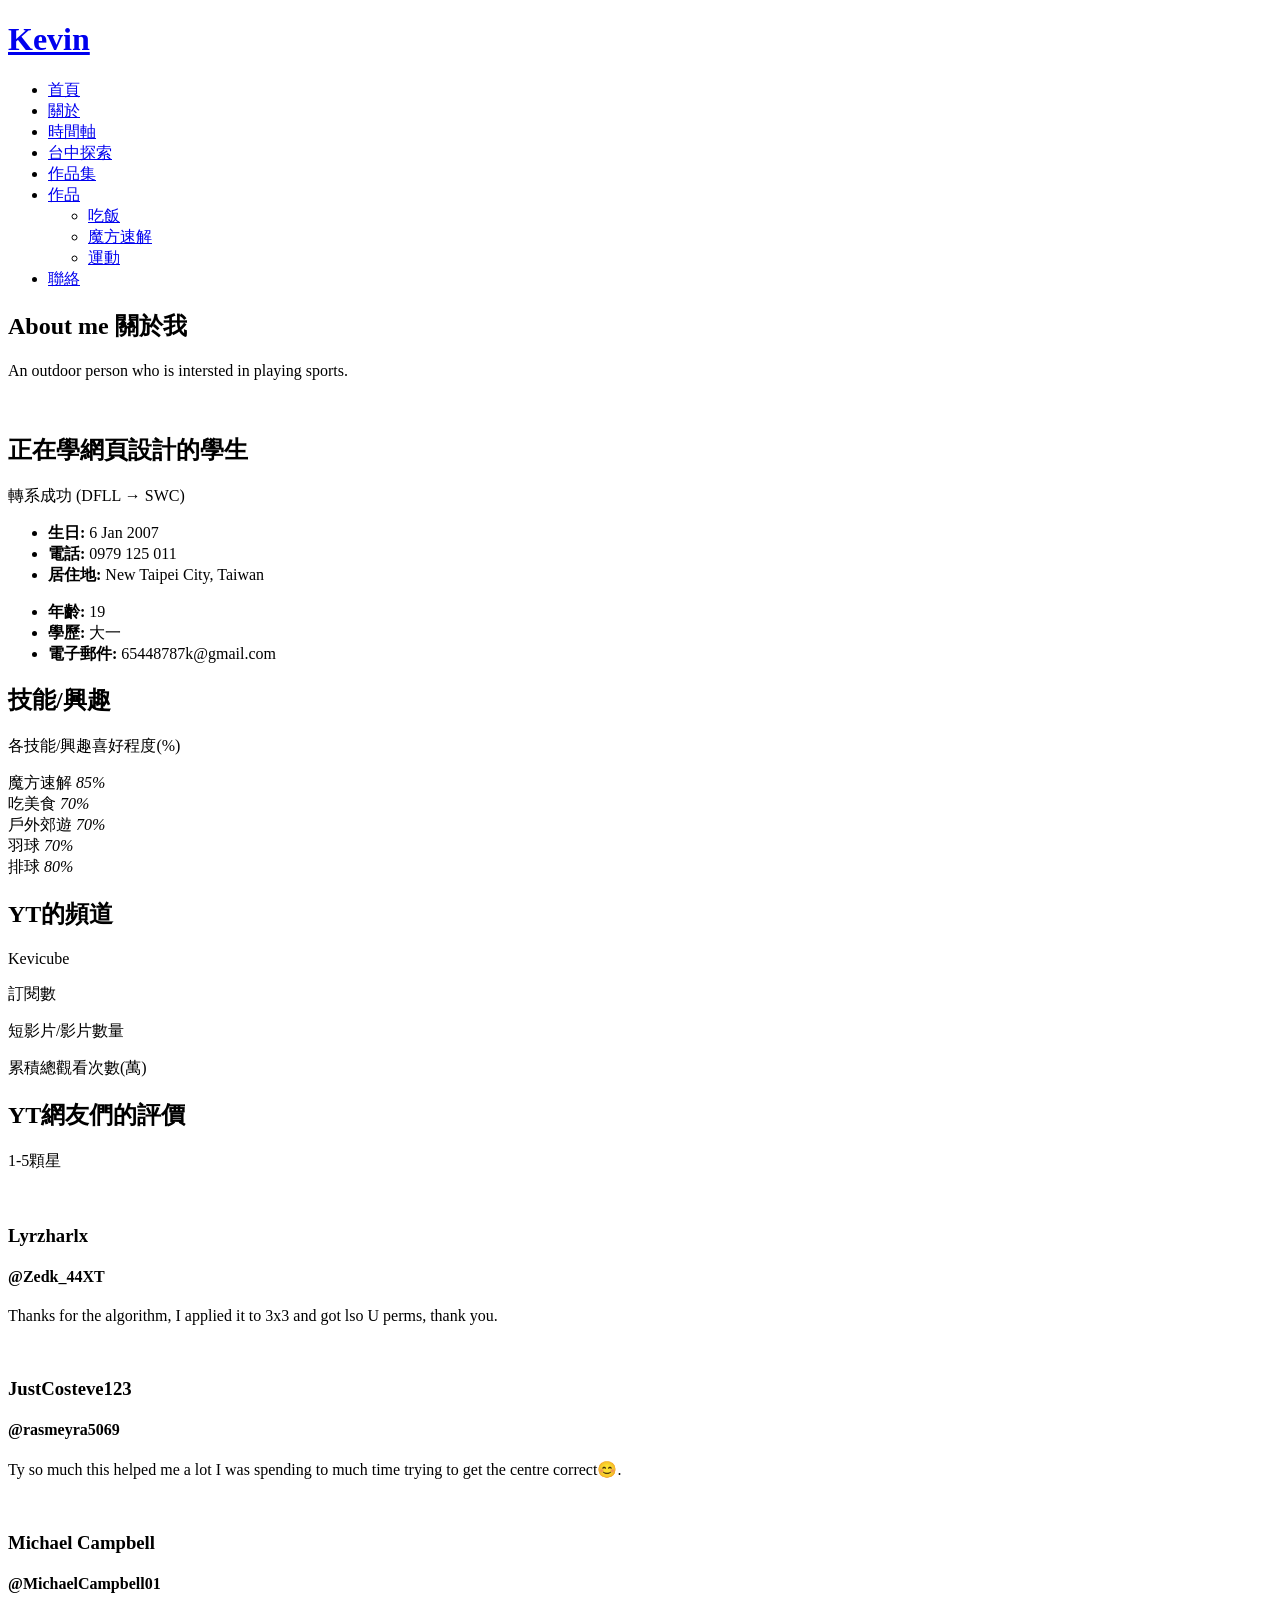
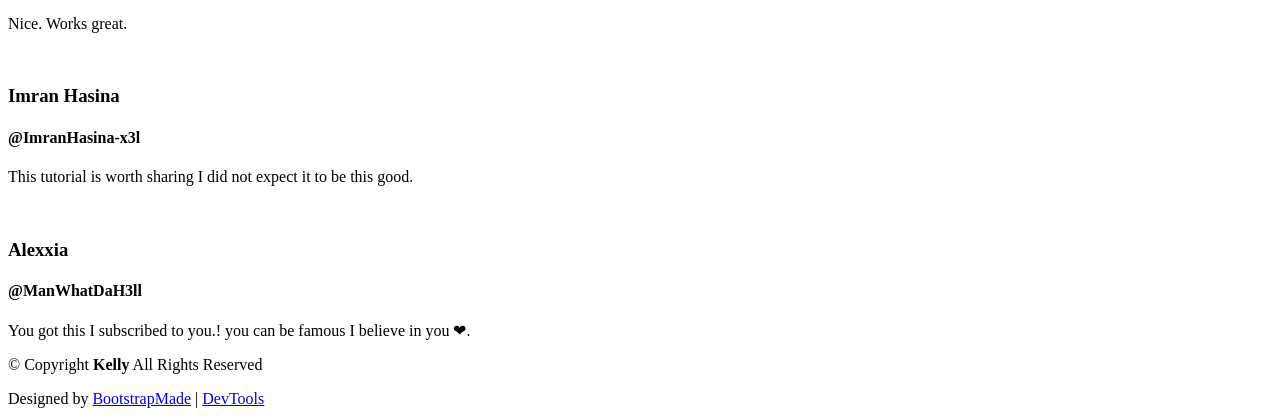
==== commit 18924dfd: "Add files via upload" ====
--- a/about.html
+++ b/about.html
@@ -52,13 +52,14 @@
         <ul>
           <li><a href="index.html" class="active">首頁</a></li>
           <li><a href="about.html">關於</a></li>
-          <li><a href="resume.html">技能</a></li>
-          <li><a href="services.html">服務</a></li>
+          <li><a href="resume.html">時間軸</a></li>
+          <li><a href="services.html">台中探索</a></li>
+          <li><a href="portfolio.html" class="active">作品集</a></li>
           <li class="dropdown"><a href="#"><span>作品</span> <i class="bi bi-chevron-down toggle-dropdown"></i></a>
             <ul>
-              <li><a href="#">高中</a></li>
-              <li><a href="#">興趣</a></li>
-              <li><a href="#">照片</a></li>
+              <li><a href="#">吃飯</a></li>
+              <li><a href="#">魔方速解</a></li>
+              <li><a href="#">運動</a></li>
             </ul>
           </li>
           <li><a href="contact.html">聯絡</a></li>
@@ -81,44 +82,37 @@
 
       <!-- Section Title -->
       <div class="container section-title" data-aos="fade-up">
-        <h2>About</h2>
-        <p>Necessitatibus eius consequatur ex aliquid fuga eum quidem sint consectetur velit</p>
+        <h2>About me 關於我</h2>
+        <p>An outdoor person who is intersted in playing sports.</p>
       </div><!-- End Section Title -->
 
       <div class="container" data-aos="fade-up" data-aos-delay="100">
 
         <div class="row gy-4 justify-content-center">
           <div class="col-lg-4">
-            <img src="assets/img/profile-img.jpg" class="img-fluid" alt="">
+            <img src="assets/img/profile pic.jpg" class="img-fluid" alt="">
           </div>
           <div class="col-lg-8 content">
-            <h2>UI/UX Designer &amp; Web Developer.</h2>
+            <h2>正在學網頁設計的學生</h2>
             <p class="fst-italic py-3">
-              Lorem ipsum dolor sit amet, consectetur adipiscing elit, sed do eiusmod tempor incididunt ut labore et dolore
-              magna aliqua.
+              轉系成功 (DFLL → SWC)
             </p>
             <div class="row">
               <div class="col-lg-6">
                 <ul>
-                  <li><i class="bi bi-chevron-right"></i> <strong>Birthday:</strong> <span>1 May 1995</span></li>
-                  <li><i class="bi bi-chevron-right"></i> <strong>Website:</strong> <span>www.example.com</span></li>
-                  <li><i class="bi bi-chevron-right"></i> <strong>Phone:</strong> <span>+123 456 7890</span></li>
-                  <li><i class="bi bi-chevron-right"></i> <strong>City:</strong> <span>New York, USA</span></li>
+                  <li><i class="bi bi-chevron-right"></i> <strong>生日:</strong> <span>6 Jan 2007</span></li>
+                  <li><i class="bi bi-chevron-right"></i> <strong>電話:</strong> <span>0979 125 011</span></li>
+                  <li><i class="bi bi-chevron-right"></i> <strong>居住地:</strong> <span>New Taipei City, Taiwan</span></li>
                 </ul>
               </div>
               <div class="col-lg-6">
                 <ul>
-                  <li><i class="bi bi-chevron-right"></i> <strong>Age:</strong> <span>30</span></li>
-                  <li><i class="bi bi-chevron-right"></i> <strong>Degree:</strong> <span>Master</span></li>
-                  <li><i class="bi bi-chevron-right"></i> <strong>Email:</strong> <span>email@example.com</span></li>
-                  <li><i class="bi bi-chevron-right"></i> <strong>Freelance:</strong> <span>Available</span></li>
+                  <li><i class="bi bi-chevron-right"></i> <strong>年齡:</strong> <span>19</span></li>
+                  <li><i class="bi bi-chevron-right"></i> <strong>學歷:</strong> <span>大一</span></li>
+                  <li><i class="bi bi-chevron-right"></i> <strong>電子郵件:</strong> <span>65448787k@gmail.com</span></li>
                 </ul>
               </div>
             </div>
-            <p class="py-3">
-              Officiis eligendi itaque labore et dolorum mollitia officiis optio vero. Quisquam sunt adipisci omnis et ut. Nulla accusantium dolor incidunt officia tempore. Et eius omnis.
-              Cupiditate ut dicta maxime officiis quidem quia. Sed et consectetur qui quia repellendus itaque neque.
-            </p>
           </div>
         </div>
 
@@ -131,8 +125,8 @@
 
       <!-- Section Title -->
       <div class="container section-title" data-aos="fade-up">
-        <h2>Skills</h2>
-        <p>Necessitatibus eius consequatur ex aliquid fuga eum quidem sint consectetur velit</p>
+        <h2>技能/興趣</h2>
+        <p>各技能/興趣喜好程度(%)</p>
       </div><!-- End Section Title -->
 
       <div class="container" data-aos="fade-up" data-aos-delay="100">
@@ -142,23 +136,23 @@
           <div class="col-lg-6">
 
             <div class="progress">
-              <span class="skill"><span>HTML</span> <i class="val">100%</i></span>
-              <div class="progress-bar-wrap">
-                <div class="progress-bar" role="progressbar" aria-valuenow="100" aria-valuemin="0" aria-valuemax="100"></div>
-              </div>
-            </div><!-- End Skills Item -->
-
-            <div class="progress">
-              <span class="skill"><span>CSS</span> <i class="val">90%</i></span>
-              <div class="progress-bar-wrap">
-                <div class="progress-bar" role="progressbar" aria-valuenow="90" aria-valuemin="0" aria-valuemax="100"></div>
-              </div>
-            </div><!-- End Skills Item -->
-
-            <div class="progress">
-              <span class="skill"><span>JavaScript</span> <i class="val">75%</i></span>
-              <div class="progress-bar-wrap">
-                <div class="progress-bar" role="progressbar" aria-valuenow="75" aria-valuemin="0" aria-valuemax="100"></div>
+              <span class="skill"><span>魔方速解</span> <i class="val">85%</i></span>
+              <div class="progress-bar-wrap">
+                <div class="progress-bar" role="progressbar" aria-valuenow="85" aria-valuemin="0" aria-valuemax="100"></div>
+              </div>
+            </div><!-- End Skills Item -->
+
+            <div class="progress">
+              <span class="skill"><span>吃美食</span> <i class="val">70%</i></span>
+              <div class="progress-bar-wrap">
+                <div class="progress-bar" role="progressbar" aria-valuenow="70" aria-valuemin="0" aria-valuemax="100"></div>
+              </div>
+            </div><!-- End Skills Item -->
+
+            <div class="progress">
+              <span class="skill"><span>戶外郊遊</span> <i class="val">70%</i></span>
+              <div class="progress-bar-wrap">
+                <div class="progress-bar" role="progressbar" aria-valuenow="70" aria-valuemin="0" aria-valuemax="100"></div>
               </div>
             </div><!-- End Skills Item -->
 
@@ -167,23 +161,16 @@
           <div class="col-lg-6">
 
             <div class="progress">
-              <span class="skill"><span>PHP</span> <i class="val">80%</i></span>
+              <span class="skill"><span>羽球</span> <i class="val">70%</i></span>
+              <div class="progress-bar-wrap">
+                <div class="progress-bar" role="progressbar" aria-valuenow="70" aria-valuemin="0" aria-valuemax="100"></div>
+              </div>
+            </div><!-- End Skills Item -->
+
+            <div class="progress">
+              <span class="skill"><span>排球</span> <i class="val">80%</i></span>
               <div class="progress-bar-wrap">
                 <div class="progress-bar" role="progressbar" aria-valuenow="80" aria-valuemin="0" aria-valuemax="100"></div>
-              </div>
-            </div><!-- End Skills Item -->
-
-            <div class="progress">
-              <span class="skill"><span>WordPress/CMS</span> <i class="val">90%</i></span>
-              <div class="progress-bar-wrap">
-                <div class="progress-bar" role="progressbar" aria-valuenow="90" aria-valuemin="0" aria-valuemax="100"></div>
-              </div>
-            </div><!-- End Skills Item -->
-
-            <div class="progress">
-              <span class="skill"><span>Photoshop</span> <i class="val">55%</i></span>
-              <div class="progress-bar-wrap">
-                <div class="progress-bar" role="progressbar" aria-valuenow="55" aria-valuemin="0" aria-valuemax="100"></div>
               </div>
             </div><!-- End Skills Item -->
 
@@ -200,55 +187,49 @@
 
       <!-- Section Title -->
       <div class="container section-title" data-aos="fade-up">
-        <h2>Facts</h2>
-        <p>Necessitatibus eius consequatur ex aliquid fuga eum quidem sint consectetur velit</p>
+        <h2>YT的頻道</h2>
+        <p>Kevicube</p>
       </div><!-- End Section Title -->
 
       <div class="container" data-aos="fade-up" data-aos-delay="100">
 
         <div class="row gy-4">
 
-          <div class="col-lg-3 col-md-6">
+          <div class="col-lg-4 col-md-6">
             <div class="stats-item text-center w-100 h-100">
-              <span data-purecounter-start="0" data-purecounter-end="232" data-purecounter-duration="1" class="purecounter"></span>
-              <p>Clients</p>
+              <span data-purecounter-start="0" data-purecounter-end="6740" data-purecounter-duration="1" class="purecounter"></span>
+              <p>訂閱數</p>
             </div>
           </div><!-- End Stats Item -->
 
-          <div class="col-lg-3 col-md-6">
+          <div class="col-lg-4 col-md-6">
             <div class="stats-item text-center w-100 h-100">
-              <span data-purecounter-start="0" data-purecounter-end="521" data-purecounter-duration="1" class="purecounter"></span>
-              <p>Projects</p>
+              <span data-purecounter-start="0" data-purecounter-end="484" data-purecounter-duration="1" class="purecounter"></span>
+              <p>短影片/影片數量</p>
             </div>
           </div><!-- End Stats Item -->
 
-          <div class="col-lg-3 col-md-6">
+          <div class="col-lg-4 col-md-6">
             <div class="stats-item text-center w-100 h-100">
-              <span data-purecounter-start="0" data-purecounter-end="1453" data-purecounter-duration="1" class="purecounter"></span>
-              <p>Hours Of Support</p>
+              <span data-purecounter-start="0" data-purecounter-end="405" data-purecounter-duration="1" class="purecounter"></span>
+              <p>累積總觀看次數(萬)
+              </p>
             </div>
           </div><!-- End Stats Item -->
 
-          <div class="col-lg-3 col-md-6">
-            <div class="stats-item text-center w-100 h-100">
-              <span data-purecounter-start="0" data-purecounter-end="32" data-purecounter-duration="1" class="purecounter"></span>
-              <p>Workers</p>
-            </div>
-          </div><!-- End Stats Item -->
-
         </div>
 
       </div>
 
-    </section><!-- /Stats Section -->
-
-    <!-- Testimonials Section -->
+    </section><!-- /Stats Section ---
+
+      Testimonials Section -->
     <section id="testimonials" class="testimonials section">
 
       <!-- Section Title -->
       <div class="container section-title" data-aos="fade-up">
-        <h2>Testimonials</h2>
-        <p>Necessitatibus eius consequatur ex aliquid fuga eum quidem sint consectetur velit</p>
+        <h2>YT網友們的評價</h2>
+        <p>1-5顆星</p>
       </div><!-- End Section Title -->
 
       <div class="container" data-aos="fade-up" data-aos-delay="100">
@@ -273,79 +254,79 @@
 
             <div class="swiper-slide">
               <div class="testimonial-item">
-                <img src="assets/img/testimonials/testimonials-1.jpg" class="testimonial-img" alt="">
-                <h3>Saul Goodman</h3>
-                <h4>Ceo &amp; Founder</h4>
+                <img src="assets/img/testimonials/testimonials-1.webp" class="testimonial-img" alt="">
+                <h3>Lyrzharlx</h3>
+                <h4>@Zedk_44XT</h4>
                 <div class="stars">
                   <i class="bi bi-star-fill"></i><i class="bi bi-star-fill"></i><i class="bi bi-star-fill"></i><i class="bi bi-star-fill"></i><i class="bi bi-star-fill"></i>
                 </div>
                 <p>
                   <i class="bi bi-quote quote-icon-left"></i>
-                  <span>Proin iaculis purus consequat sem cure digni ssim donec porttitora entum suscipit rhoncus. Accusantium quam, ultricies eget id, aliquam eget nibh et. Maecen aliquam, risus at semper.</span>
-                  <i class="bi bi-quote quote-icon-right"></i>
-                </p>
-              </div>
-            </div><!-- End testimonial item -->
-
-            <div class="swiper-slide">
-              <div class="testimonial-item">
-                <img src="assets/img/testimonials/testimonials-2.jpg" class="testimonial-img" alt="">
-                <h3>Sara Wilsson</h3>
-                <h4>Designer</h4>
+                  <span>Thanks for the algorithm, I applied it to 3x3 and got lso U perms, thank you.</span>
+                  <i class="bi bi-quote quote-icon-right"></i>
+                </p>
+              </div>
+            </div><!-- End testimonial item -->
+
+            <div class="swiper-slide">
+              <div class="testimonial-item">
+                <img src="assets/img/testimonials/testimonials-2.webp" class="testimonial-img" alt="">
+                <h3>JustCosteve123</h3>
+                <h4>@rasmeyra5069</h4>
                 <div class="stars">
                   <i class="bi bi-star-fill"></i><i class="bi bi-star-fill"></i><i class="bi bi-star-fill"></i><i class="bi bi-star-fill"></i><i class="bi bi-star-fill"></i>
                 </div>
                 <p>
                   <i class="bi bi-quote quote-icon-left"></i>
-                  <span>Export tempor illum tamen malis malis eram quae irure esse labore quem cillum quid cillum eram malis quorum velit fore eram velit sunt aliqua noster fugiat irure amet legam anim culpa.</span>
-                  <i class="bi bi-quote quote-icon-right"></i>
-                </p>
-              </div>
-            </div><!-- End testimonial item -->
-
-            <div class="swiper-slide">
-              <div class="testimonial-item">
-                <img src="assets/img/testimonials/testimonials-3.jpg" class="testimonial-img" alt="">
-                <h3>Jena Karlis</h3>
-                <h4>Store Owner</h4>
+                  <span>Ty so much this helped me a lot I was spending to much time trying to get the centre correct😊.</span>
+                  <i class="bi bi-quote quote-icon-right"></i>
+                </p>
+              </div>
+            </div><!-- End testimonial item -->
+
+            <div class="swiper-slide">
+              <div class="testimonial-item">
+                <img src="assets/img/testimonials/testimonials-3.webp" class="testimonial-img" alt="">
+                <h3>Michael Campbell</h3>
+                <h4>@MichaelCampbell01</h4>
+                <div class="stars">
+                  <i class="bi bi-star-fill"></i><i class="bi bi-star-fill"></i><i class="bi bi-star-fill"></i><i class="bi bi-star-fill"></i>
+                </div>
+                <p>
+                  <i class="bi bi-quote quote-icon-left"></i>
+                  <span>Nice.  Works great.</span>
+                  <i class="bi bi-quote quote-icon-right"></i>
+                </p>
+              </div>
+            </div><!-- End testimonial item -->
+
+            <div class="swiper-slide">
+              <div class="testimonial-item">
+                <img src="assets/img/testimonials/testimonials-4.webp" class="testimonial-img" alt="">
+                <h3>Imran Hasina</h3>
+                <h4>@ImranHasina-x3l</h4>
+                <div class="stars">
+                  <i class="bi bi-star-fill"></i><i class="bi bi-star-fill"></i><i class="bi bi-star-fill"></i><i class="bi bi-star-fill"></i>
+                </div>
+                <p>
+                  <i class="bi bi-quote quote-icon-left"></i>
+                  <span>This tutorial is worth sharing I did not expect it to be this good.</span>
+                  <i class="bi bi-quote quote-icon-right"></i>
+                </p>
+              </div>
+            </div><!-- End testimonial item -->
+
+            <div class="swiper-slide">
+              <div class="testimonial-item">
+                <img src="assets/img/testimonials/testimonials-5.webp" class="testimonial-img" alt="">
+                <h3>Alexxia</h3>
+                <h4>@ManWhatDaH3ll</h4>
                 <div class="stars">
                   <i class="bi bi-star-fill"></i><i class="bi bi-star-fill"></i><i class="bi bi-star-fill"></i><i class="bi bi-star-fill"></i><i class="bi bi-star-fill"></i>
                 </div>
                 <p>
                   <i class="bi bi-quote quote-icon-left"></i>
-                  <span>Enim nisi quem export duis labore cillum quae magna enim sint quorum nulla quem veniam duis minim tempor labore quem eram duis noster aute amet eram fore quis sint minim.</span>
-                  <i class="bi bi-quote quote-icon-right"></i>
-                </p>
-              </div>
-            </div><!-- End testimonial item -->
-
-            <div class="swiper-slide">
-              <div class="testimonial-item">
-                <img src="assets/img/testimonials/testimonials-4.jpg" class="testimonial-img" alt="">
-                <h3>Matt Brandon</h3>
-                <h4>Freelancer</h4>
-                <div class="stars">
-                  <i class="bi bi-star-fill"></i><i class="bi bi-star-fill"></i><i class="bi bi-star-fill"></i><i class="bi bi-star-fill"></i><i class="bi bi-star-fill"></i>
-                </div>
-                <p>
-                  <i class="bi bi-quote quote-icon-left"></i>
-                  <span>Fugiat enim eram quae cillum dolore dolor amet nulla culpa multos export minim fugiat minim velit minim dolor enim duis veniam ipsum anim magna sunt elit fore quem dolore labore illum veniam.</span>
-                  <i class="bi bi-quote quote-icon-right"></i>
-                </p>
-              </div>
-            </div><!-- End testimonial item -->
-
-            <div class="swiper-slide">
-              <div class="testimonial-item">
-                <img src="assets/img/testimonials/testimonials-5.jpg" class="testimonial-img" alt="">
-                <h3>John Larson</h3>
-                <h4>Entrepreneur</h4>
-                <div class="stars">
-                  <i class="bi bi-star-fill"></i><i class="bi bi-star-fill"></i><i class="bi bi-star-fill"></i><i class="bi bi-star-fill"></i><i class="bi bi-star-fill"></i>
-                </div>
-                <p>
-                  <i class="bi bi-quote quote-icon-left"></i>
-                  <span>Quis quorum aliqua sint quem legam fore sunt eram irure aliqua veniam tempor noster veniam enim culpa labore duis sunt culpa nulla illum cillum fugiat legam esse veniam culpa fore nisi cillum quid.</span>
+                  <span>You got this I subscribed to you.! you can be famous I believe in you ❤.</span>
                   <i class="bi bi-quote quote-icon-right"></i>
                 </p>
               </div>
